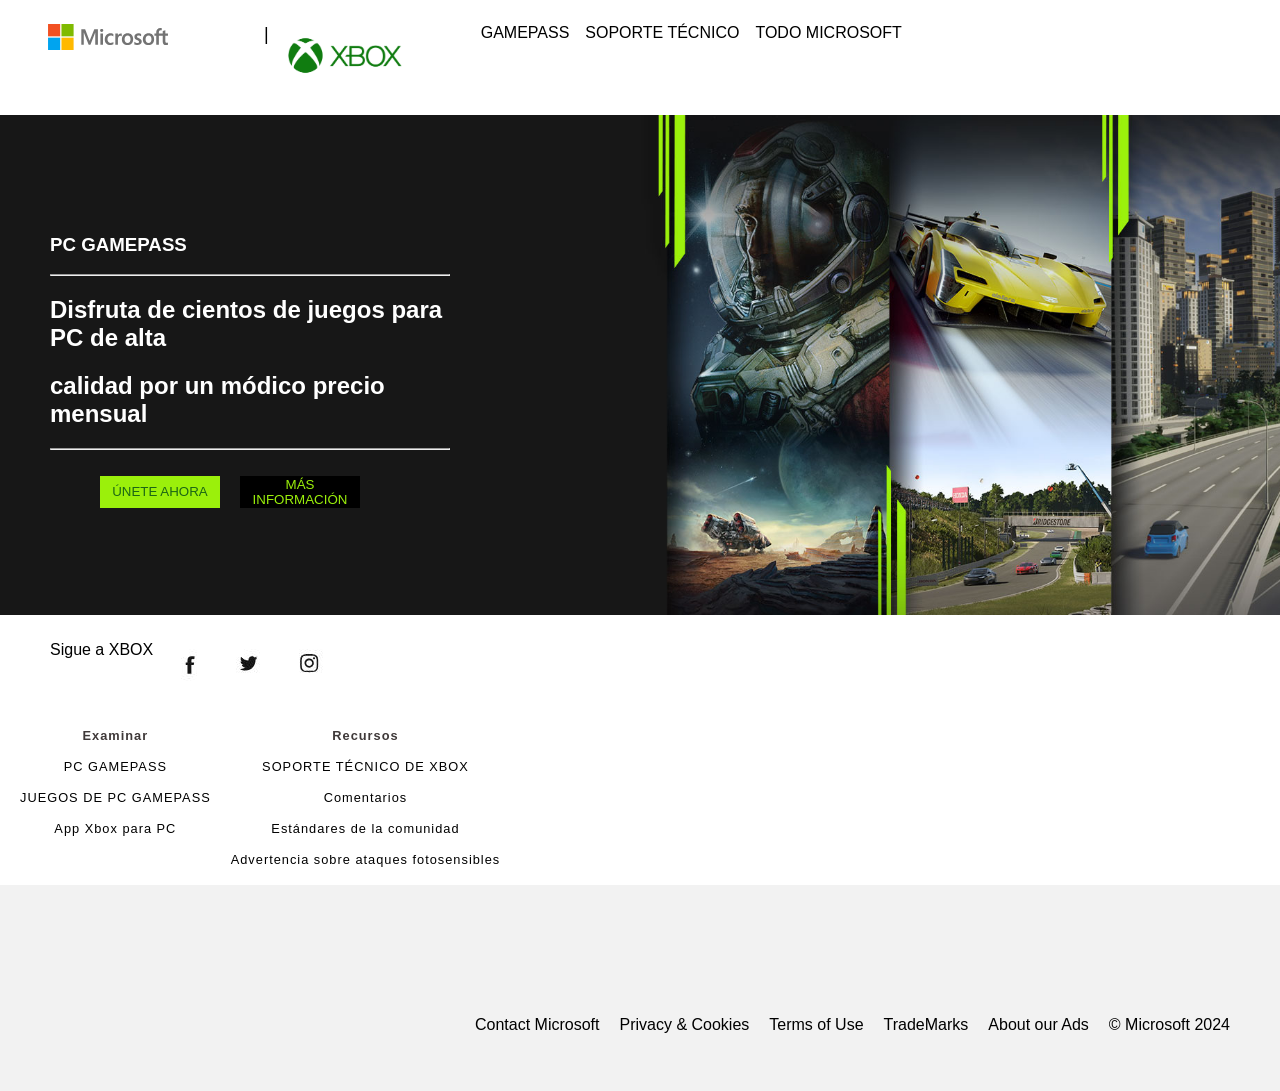
==== EC1/P2/index.html @ 5cc65ef6 "Add files via upload" ====
<html lang="es">
<head>
  <title>XBOX PAGINA WEB</title>
  <link rel="stylesheet" type="text/css" href="styles.css">

</head>
<body>
  <header>
    </header>
    <main>
        <header>
                <ul>
                    <li class="miclogo"><img src="img/microsoftlogo.svg" alt="microsoft"></li>
                    <li class="separadora"> | </li>
                    <li class="xboxlogo"><img src="img/xboxlogo.png" alt="xbox"></li>
                    <li>GAMEPASS</li>
                    <li>SOPORTE TÉCNICO</li>
                    <li>TODO MICROSOFT</li>
                </ul>
        </header>

        <section class="sec1">
            <div class="contenedorImagen">
                <div class="contenedorTitulo">
                <h3>PC GAMEPASS</h3>
                <hr/>
                <h2>Disfruta de cientos de juegos para PC de alta
                </h2>
                <h2>calidad por un módico precio mensual
                </h2>

                <hr/>
                <ul>
                <button class="boton1">
                    ÚNETE AHORA 
                </button>

                <button class="boton2">
                    MÁS INFORMACIÓN
                </button>
                </ul>
                </div>
            </div>
        </section>
        
        <section>
            <div class="contenedor">
            <ul class="clase2">
                <li>Sigue a XBOX</li>
                <li><img src="img/facebook.JPG" alt=""></li>
                <li><img src="img/twitter.JPG" alt=""></li>
                <li><img src="img/instagram.JPG" alt=""></li>
            </ul>
        </div>
        </section>

        <section>
            <table>
                <tr class="cabecera">
                  <th>Examinar</th>
                  <th>Recursos</th>
                </tr>
                <tr>
                  <td>PC GAMEPASS</td>
                  <td>SOPORTE TÉCNICO DE XBOX</td>
                </tr>
                <tr>
                  <td>JUEGOS DE PC GAMEPASS</td>
                  <td>Comentarios</td>
                </tr>
                <tr>
                    <td>App Xbox para PC</td>
                    <td>Estándares de la comunidad</td>
                <tr>
                    <td></td>
                    <td>Advertencia sobre ataques fotosensibles</td>
                </tr>
                </tr>
              </table>
        </section>

        <footer>
            <ul>
                <li><p>Contact Microsoft</p></li>
                <li><p>Privacy & Cookies</p></li>
                <li><p>Terms of Use</p></li>
                <li><p>TradeMarks</p></li>
                <li><p>About our Ads</p></li>
                <li><p>© Microsoft 2024</p></li>
            </ul>
          </footer>
    </main>
  
</body>
</html>
---- EC1/P2/styles.css ----
@import url('https://fonts.googleapis.com/css2?family=Montserrat:ital,wght@0,100..900;1,100..900&family=Special+Gothic+Expanded+One&display=swap');

html, body {
    margin: 0;
    padding: 0;
    display: flex;
    font-family: Segoe UI, SegoeUI, Helvetica Neue, Helvetica, Arial,sans-serif;
}


.contenedorImagen {
    background-image: url('img/banner.jpg');
    background-size: cover;
    height: 500px;
    width: 1300px;    
}

section h1{
    color: white;
}

header ul{
    list-style-type: none;
    display: flex;
}

header ul li{
    margin: 8px;

}
header ul img{
    width: 120px;
    cursor: pointer;
}

.xboxlogo{
    width: 180px;
}
.miclogo{
    width: 200px;
}


.separadora{
    color: black;
    font-size: large;
}

section div ul{
    list-style-type: none;  
    display:flex;
}
section div ul li{
    margin: 10px;
}
section div ul li img{

}
footer ul{
    list-style-type: none;
}

.clase2{
    list-style-type: none;
}

table {
    border-collapse: collapse;
    font-family: sans-serif;
    font-size: 0.8rem;
    letter-spacing: 1px;
    margin: 10px;
}

th,td {
  padding: 8px 10px;
  text-align: center;
}

footer {
    text-align: right;
    padding: 5px;
    background-color: #F2F2F2;
    list-style-type:none;
}
footer ul{
    align-items: flex-end;
    display: flex;
    margin-left: 450px;
    margin-top: 90px;
    padding: 10px;
}

footer ul li{
    margin: 10px;

}

.boton1{
    background-color: #9BF00B;
    color: rgb(28, 102, 21);
    border: none;
}

.boton2{
    color: #9BF00B;
    background-color: black;
    border: none;
}

button{
    width: 120px;
    margin: 10px;
    cursor: pointer;
}


.contenedorTitulo{
    color: white;
    width: 400px;
    padding-top: 100px;
    padding-left: 50px;
}

.cabecera{
    color: #3f3939;
    text-align: center;
}

.clase2 li{
    cursor: pointer;
}
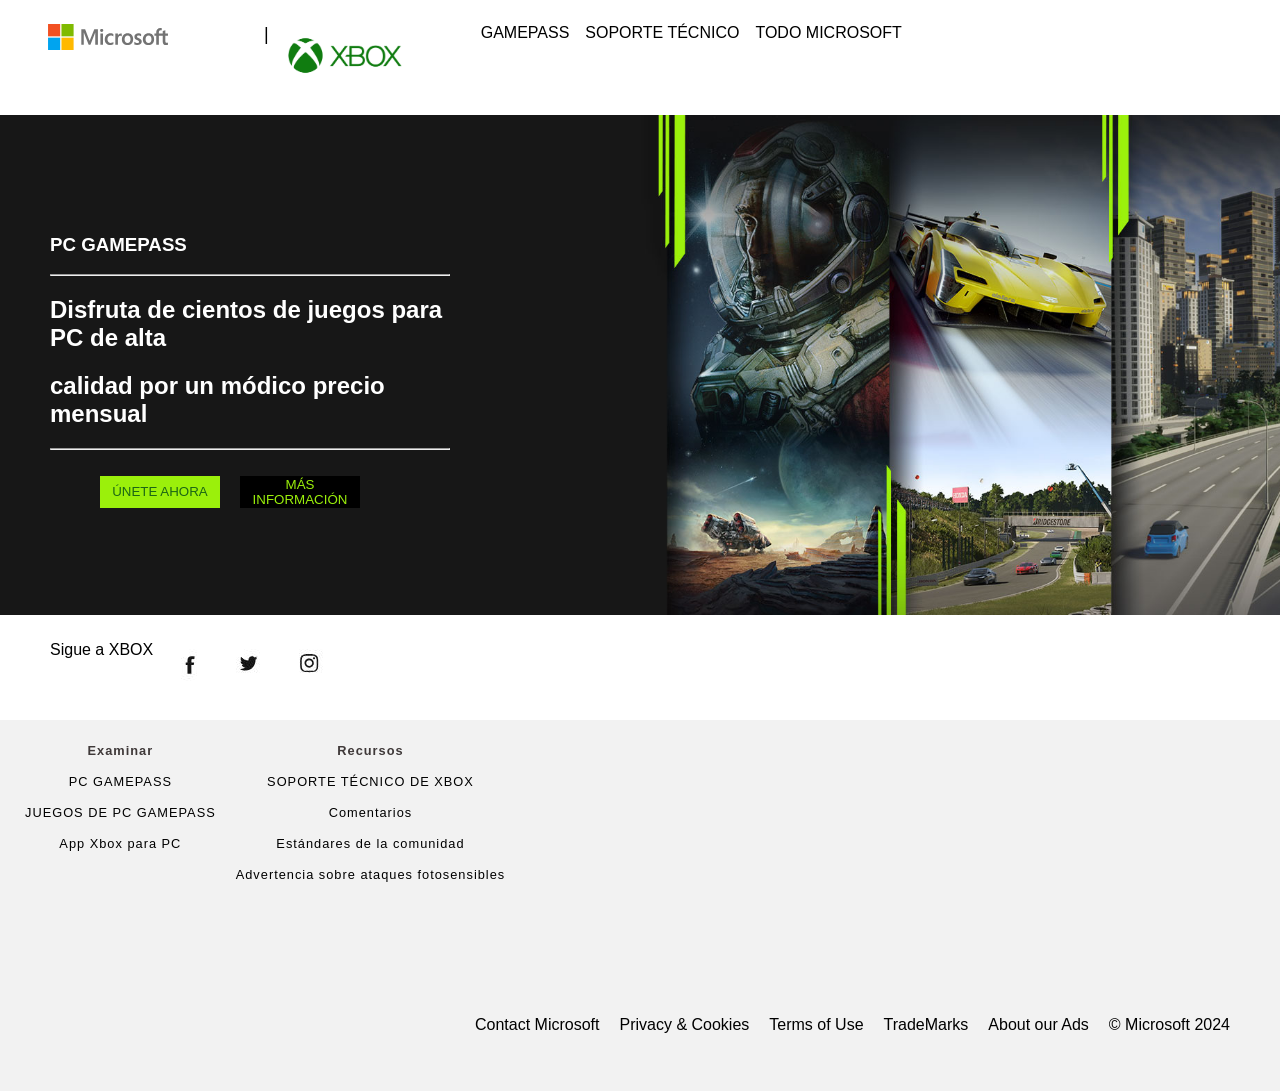
==== commit cc5ff295: "Add files via upload" ====
--- a/EC1/P2/index.html
+++ b/EC1/P2/index.html
@@ -54,6 +54,7 @@
         </div>
         </section>
 
+        <footer>
         <section>
             <table>
                 <tr class="cabecera">
@@ -79,7 +80,7 @@
               </table>
         </section>
 
-        <footer>
+        
             <ul>
                 <li><p>Contact Microsoft</p></li>
                 <li><p>Privacy & Cookies</p></li>
